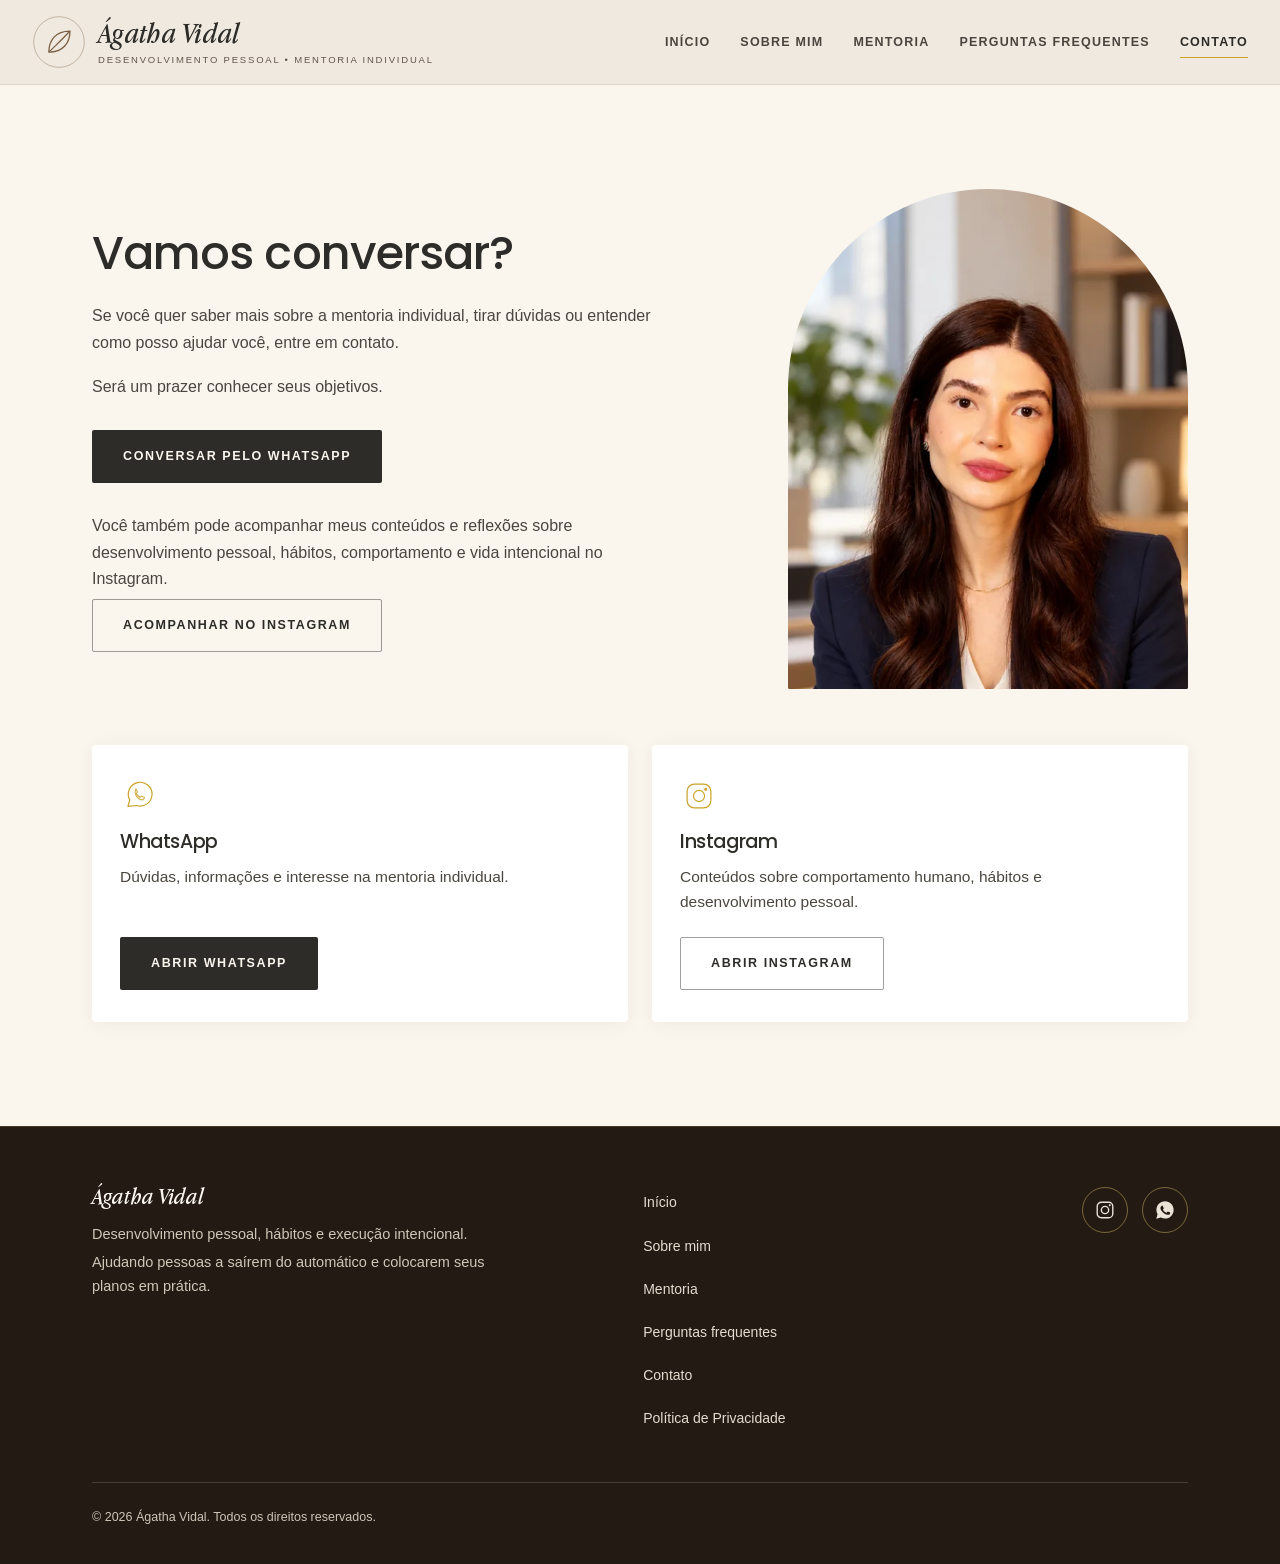
==== contato.html @ 3294a1c5 "Rebuild site as five pages with new copy, photos and typography Replace the single landing page with" ====
<!DOCTYPE html>
<html lang="pt-BR">
<head>
  <script>document.documentElement.classList.add('js');</script>
  <meta charset="UTF-8">
  <meta name="viewport" content="width=device-width, initial-scale=1.0">
  <title>Contato | Ágatha Vidal</title>
  <meta name="description" content="Fale com Ágatha Vidal pelo WhatsApp ou acompanhe seus conteúdos no Instagram e saiba mais sobre a mentoria individual.">
  <link rel="canonical" href="https://hugodenaridev.github.io/coaching-landing-page/contato.html">
  <meta name="theme-color" content="#EFE9DF">

  <meta property="og:type" content="website">
  <meta property="og:locale" content="pt_BR">
  <meta property="og:site_name" content="Ágatha Vidal">
  <meta property="og:url" content="https://hugodenaridev.github.io/coaching-landing-page/contato.html">
  <meta property="og:title" content="Contato | Ágatha Vidal">
  <meta property="og:description" content="Fale com Ágatha Vidal pelo WhatsApp ou acompanhe seus conteúdos no Instagram e saiba mais sobre a mentoria individual.">
  <meta property="og:image" content="https://hugodenaridev.github.io/coaching-landing-page/assets/img/og-agatha-vidal.jpg">
  <meta property="og:image:width" content="1200">
  <meta property="og:image:height" content="630">
  <meta property="og:image:alt" content="Ágatha Vidal, desenvolvimento pessoal e mentoria individual">
  <meta name="twitter:card" content="summary_large_image">
  <meta name="twitter:title" content="Contato | Ágatha Vidal">
  <meta name="twitter:description" content="Fale com Ágatha Vidal pelo WhatsApp ou acompanhe seus conteúdos no Instagram e saiba mais sobre a mentoria individual.">
  <meta name="twitter:image" content="https://hugodenaridev.github.io/coaching-landing-page/assets/img/og-agatha-vidal.jpg">

  <link rel="icon" type="image/svg+xml" href="assets/favicon.svg">

  <link rel="preconnect" href="https://fonts.googleapis.com">
  <link rel="preconnect" href="https://fonts.gstatic.com" crossorigin>
  <link href="https://fonts.googleapis.com/css2?family=Poppins:wght@500&display=swap" rel="stylesheet">
  <link rel="preload" as="font" type="font/woff2" href="assets/fonts/AppleGaramond-Italic.woff2" crossorigin>
  <link rel="stylesheet" href="css/style.css">
</head>
<body>
  <a class="skip-link" href="#main">Pular para o conteúdo</a>

  <header class="site-header">
    <div class="header-inner">
      <a href="index.html" class="logo" aria-label="Ágatha Vidal, página inicial">
        <span class="logo-mark" aria-hidden="true"><svg viewBox="0 0 64 64" fill="none" aria-hidden="true"><circle cx="32" cy="32" r="30" stroke="currentColor" stroke-width="1" opacity=".45"/><path d="M20 44C20 30 28 19 45 19C45 33 37 44 20 44Z" stroke="currentColor" stroke-width="1.5" stroke-linejoin="round"/><path d="M20 44C27 37 34 31 45 19" stroke="currentColor" stroke-width="1.5"/></svg></span>
        <span class="logo-text">
          <strong>Ágatha Vidal</strong>
          <small>Desenvolvimento Pessoal • Mentoria Individual</small>
        </span>
      </a>

      <button class="nav-toggle" type="button" aria-expanded="false" aria-controls="primary-nav" aria-label="Abrir menu">
        <span></span><span></span><span></span>
      </button>

      <nav class="primary-nav" id="primary-nav" aria-label="Principal">
        <a href="index.html">Início</a>
        <a href="sobre-mim.html">Sobre mim</a>
        <a href="mentoria.html">Mentoria</a>
        <a href="perguntas-frequentes.html">Perguntas frequentes</a>
        <a href="contato.html" aria-current="page">Contato</a>
      </nav>
    </div>
  </header>

  <main id="main">
    <section class="band" aria-labelledby="contato-title">
      <div class="wrap">
        <div class="contact-grid">
          <div>
            <h1 class="h-page" id="contato-title">Vamos conversar?</h1>
            <div class="prose">
              <p>Se você quer saber mais sobre a mentoria individual, tirar dúvidas ou entender como posso ajudar você, entre em contato.</p>
              <p>Será um prazer conhecer seus objetivos.</p>
            </div>
            <div class="btn-row"><a class="btn btn--dark" href="https://wa.me/5512997304566?text=Ol%C3%A1%2C%20%C3%81gatha%21%20Conheci%20sua%20mentoria%20pelo%20site%20e%20gostaria%20de%20saber%20como%20funciona%20o%20acompanhamento%20individual." data-wa="geral" target="_blank" rel="noopener noreferrer">Conversar pelo WhatsApp</a></div>
            <div class="prose contact-note">
              <p>Você também pode acompanhar meus conteúdos e reflexões sobre desenvolvimento pessoal, hábitos, comportamento e vida intencional no Instagram.</p>
            </div>
            <div class="btn-row" style="margin-top:6px"><a class="btn btn--ghost" href="https://www.instagram.com/euagathavidal" data-instagram target="_blank" rel="noopener noreferrer">Acompanhar no Instagram</a></div>
          </div>
          <div class="contact-photo">
            <img class="pos-contact" src="assets/img/contato.webp" srcset="assets/img/contato-560.webp 560w, assets/img/contato.webp 966w" sizes="(min-width: 900px) 400px, 260px" width="966" height="1629" alt="Retrato de Ágatha Vidal de blazer azul-marinho, com expressão receptiva" fetchpriority="high">
          </div>
        </div>

        <div class="channels">
          <article class="card channel">
            <span class="icon"><svg viewBox="0 0 48 48" fill="none" stroke="currentColor" stroke-width="1.5" stroke-linecap="round" stroke-linejoin="round" aria-hidden="true"><path d="M10 37l2.4-8A15 15 0 1121 36z"/><path d="M19 19c0 5 5 10 10 10l2-3-4-2-2 1.5c-2-1-3.5-2.500-4.500-4.500l1.500-2-2-4z" opacity=".8"/></svg></span>
            <h3>WhatsApp</h3>
            <p>Dúvidas, informações e interesse na mentoria individual.</p>
            <a class="btn btn--dark" href="https://wa.me/5512997304566?text=Ol%C3%A1%2C%20%C3%81gatha%21%20Conheci%20sua%20mentoria%20pelo%20site%20e%20gostaria%20de%20saber%20como%20funciona%20o%20acompanhamento%20individual." data-wa="geral" target="_blank" rel="noopener noreferrer">Abrir WhatsApp</a>
          </article>
          <article class="card channel">
            <span class="icon"><svg viewBox="0 0 48 48" fill="none" stroke="currentColor" stroke-width="1.5" stroke-linecap="round" stroke-linejoin="round" aria-hidden="true"><rect x="9" y="9" width="30" height="30" rx="9"/><circle cx="24" cy="24" r="7"/><circle cx="32.500" cy="15.500" r="1.200" fill="currentColor"/></svg></span>
            <h3>Instagram</h3>
            <p>Conteúdos sobre comportamento humano, hábitos e desenvolvimento pessoal.</p>
            <a class="btn btn--ghost" href="https://www.instagram.com/euagathavidal" data-instagram target="_blank" rel="noopener noreferrer">Abrir Instagram</a>
          </article>
        </div>
      </div>
    </section>
  </main>

  <footer class="site-footer">
    <div class="wrap">
      <div class="footer-grid">
        <div class="footer-brand">
          <strong>Ágatha Vidal</strong>
          <p>Desenvolvimento pessoal, hábitos e execução intencional.</p>
          <p>Ajudando pessoas a saírem do automático e colocarem seus planos em prática.</p>
        </div>
        <nav class="footer-links" aria-label="Rodapé"><a href="index.html">Início</a><a href="sobre-mim.html">Sobre mim</a><a href="mentoria.html">Mentoria</a><a href="perguntas-frequentes.html">Perguntas frequentes</a><a href="contato.html">Contato</a><a href="politica-de-privacidade.html">Política de Privacidade</a></nav>
        <div class="footer-social">
          <a href="https://www.instagram.com/euagathavidal" data-instagram target="_blank" rel="noopener noreferrer" aria-label="Instagram"><svg viewBox="0 0 24 24" fill="none" aria-hidden="true"><rect x="3.5" y="3.5" width="17" height="17" rx="4.5" stroke="currentColor" stroke-width="1.5"/><circle cx="12" cy="12" r="4" stroke="currentColor" stroke-width="1.5"/><circle cx="17.2" cy="6.8" r="1.1" fill="currentColor"/></svg></a>
          <a href="https://wa.me/5512997304566?text=Ol%C3%A1%2C%20%C3%81gatha%21%20Conheci%20sua%20mentoria%20pelo%20site%20e%20gostaria%20de%20saber%20como%20funciona%20o%20acompanhamento%20individual." data-wa="geral" target="_blank" rel="noopener noreferrer" aria-label="WhatsApp"><svg viewBox="0 0 24 24" fill="currentColor" aria-hidden="true"><path d="M12.04 2.5c-5.2 0-9.42 4.22-9.42 9.41 0 1.66.44 3.28 1.26 4.7L2.5 21.5l5.04-1.32a9.4 9.4 0 004.5 1.15h.01c5.19 0 9.41-4.22 9.41-9.42 0-5.19-4.22-9.41-9.42-9.41zm5.5 13.46c-.23.65-1.35 1.25-1.85 1.29-.48.04-.93.21-3.14-.66-2.64-1.04-4.32-3.75-4.45-3.92-.13-.17-1.06-1.42-1.06-2.7 0-1.29.67-1.92.91-2.18.24-.26.52-.33.69-.33h.5c.16 0 .38-.6.59.45.23.54.76 1.87.83 2 .07.14.11.3.02.47-.09.17-.13.28-.26.43l-.4.46c-.13.13-.27.28-.12.54.15.27.68 1.11 1.45 1.8 1 .89 1.84 1.17 2.1 1.3.26.13.42.11.57-.07.16-.18.66-.76.83-1.03.18-.26.35-.22.59-.13.24.09 1.52.72 1.78.85.26.13.43.2.5.31.07.11.07.63-.16 1.27z"/></svg></a>
        </div>
      </div>
      <p class="footer-copy">© 2026 Ágatha Vidal. Todos os direitos reservados.</p>
    </div>
  </footer>

  <a class="wa-float" id="wa-float" href="https://wa.me/5512997304566?text=Ol%C3%A1%2C%20%C3%81gatha%21%20Conheci%20sua%20mentoria%20pelo%20site%20e%20gostaria%20de%20saber%20como%20funciona%20o%20acompanhamento%20individual." data-wa="geral" target="_blank" rel="noopener noreferrer" aria-label="Conversar pelo WhatsApp" hidden><svg viewBox="0 0 24 24" fill="currentColor" aria-hidden="true"><path d="M12.04 2.5c-5.2 0-9.42 4.22-9.42 9.41 0 1.66.44 3.28 1.26 4.7L2.5 21.5l5.04-1.32a9.4 9.4 0 004.5 1.15h.01c5.19 0 9.41-4.22 9.41-9.42 0-5.19-4.22-9.41-9.42-9.41zm5.5 13.46c-.23.65-1.35 1.25-1.85 1.29-.48.04-.93.21-3.14-.66-2.64-1.04-4.32-3.75-4.45-3.92-.13-.17-1.06-1.42-1.06-2.7 0-1.29.67-1.92.91-2.18.24-.26.52-.33.69-.33h.5c.16 0 .38-.6.59.45.23.54.76 1.87.83 2 .07.14.11.3.02.47-.09.17-.13.28-.26.43l-.4.46c-.13.13-.27.28-.12.54.15.27.68 1.11 1.45 1.8 1 .89 1.84 1.17 2.1 1.3.26.13.42.11.57-.07.16-.18.66-.76.83-1.03.18-.26.35-.22.59-.13.24.09 1.52.72 1.78.85.26.13.43.2.5.31.07.11.07.63-.16 1.27z"/></svg></a>

  <script src="js/config.js"></script>
  <script src="js/script.js"></script>
</body>
</html>
---- css/style.css ----
/* ==========================================================================
   Ágatha Vidal — site (Início, Sobre mim, Mentoria, FAQ, Contato)
   Identidade: off-white, areia, marrom e dourado discreto; Poppins nos
   títulos editoriais, Glacial Indifference na navegação e no texto e
   Apple Garamond Itálico apenas no nome da marca. Mobile-first: as regras base valem para o
   celular e os min-width acrescentam o desktop.
   ========================================================================== */

:root {
  --cream: #FAF6EE;
  --shell: #EFE9DF;
  --beige: #E8DFCD;
  --gold: #8A6B12;       /* dourado de TEXTO sobre fundo claro: passa em AA */
  --gold-line: #C9A227;  /* dourado de filetes e ícones */
  --gold-lt: #E4C76A;    /* dourado de texto sobre fundo escuro */
  --gold-fill: #F0C544;
  --brown: #7A5F42;
  --espresso: #2E231C;
  --ink: #2E2C28;
  --ink-soft: #4A463F;
  --muted: #5F564B;
  --white: #FFFFFF;

  /* Famílias tipográficas — única fonte de verdade. */
  /* Só o nome "Ágatha Vidal" (arquivo em assets/fonts/). */
  --font-brand: 'Apple Garamond', Georgia, 'Times New Roman', serif;
  --font-body: 'Glacial Indifference', Arial, sans-serif;
  --font-heading: 'Poppins', Arial, sans-serif;

  --wrap: 1160px;
  --read: 720px;
  --gutter: 20px;
  --header-h: 68px;
  --section-y: 72px;
}

@media (min-width: 700px) {
  :root { --gutter: 32px; --section-y: 104px; }
}

@media (min-width: 1101px) {
  :root { --header-h: 84px; }
}

/* ---------- Glacial Indifference ----------
   Não é uma fonte do Google Fonts: precisa dos arquivos em assets/fonts/.
   Enquanto eles não existem, a pilha cai para Arial (só fallback) e NENHUMA
   requisição de arquivo é feita (evita 404 no console). Quando os arquivos
   forem adicionados, troque os dois blocos abaixo pelo bloco comentado.
   Só existem os pesos 400 (Regular) e 700 (Bold); o site usa apenas esses. */
@font-face {
  font-family: 'Glacial Indifference';
  font-weight: 400;
  font-style: normal;
  font-display: swap;
  src: local('Glacial Indifference'), local('GlacialIndifference-Regular');
}

@font-face {
  font-family: 'Glacial Indifference';
  font-weight: 700;
  font-style: normal;
  font-display: swap;
  src: local('Glacial Indifference Bold'), local('GlacialIndifference-Bold');
}

/* BLOCO PARA ATIVAR QUANDO OS ARQUIVOS EXISTIREM (substitui os dois acima):
@font-face {
  font-family: 'Glacial Indifference';
  font-weight: 400;
  font-style: normal;
  font-display: swap;
  src: url('../assets/fonts/GlacialIndifference-Regular.woff2') format('woff2'),
       url('../assets/fonts/GlacialIndifference-Regular.otf') format('opentype');
}
@font-face {
  font-family: 'Glacial Indifference';
  font-weight: 700;
  font-style: normal;
  font-display: swap;
  src: url('../assets/fonts/GlacialIndifference-Bold.woff2') format('woff2'),
       url('../assets/fonts/GlacialIndifference-Bold.otf') format('opentype');
}
*/

/* ---------- Apple Garamond Itálico 400 (nome da marca) ---------- */
@font-face {
  font-family: 'Apple Garamond';
  font-weight: 400;
  font-style: italic;
  font-display: swap;
  src: url('../assets/fonts/AppleGaramond-Italic.woff2') format('woff2');
}

*, *::before, *::after { box-sizing: border-box; }

html { scroll-behavior: smooth; scroll-padding-top: calc(var(--header-h) + 12px); -webkit-text-size-adjust: 100%; }
@media (prefers-reduced-motion: reduce) { html { scroll-behavior: auto; } }

body {
  margin: 0;
  background: var(--cream);
  color: var(--ink);
  font-family: var(--font-body);
  font-size: 16px;
  font-weight: 400;
  line-height: 1.65;
  -webkit-font-smoothing: antialiased;
  overflow-wrap: break-word;
}

/* height:auto neutraliza o atributo height="" (que só reserva espaço contra
   layout shift) e devolve o controle ao CSS. */
img { max-width: 100%; display: block; height: auto; }

h1, h2, h3 {
  font-family: var(--font-heading);
  font-weight: 500;
  font-style: normal;
  letter-spacing: -.02em;
  line-height: 1.2;
  margin: 0;
  text-wrap: balance;
}
p { margin: 0 0 1.1em; }
a { color: inherit; }
ul, ol { margin: 0; padding: 0; list-style: none; }

.wrap { width: 100%; max-width: var(--wrap); margin: 0 auto; padding: 0 var(--gutter); }
.read { max-width: var(--read); }
.center { text-align: center; }
.center.read { margin-left: auto; margin-right: auto; }
.read.read--wide { max-width: 960px; }

.skip-link {
  position: absolute; left: -999px;
  background: var(--ink); color: var(--white);
  padding: 12px 20px; border-radius: 4px; z-index: 400;
}
.skip-link:focus { left: 16px; top: 16px; }

:focus-visible { outline: 2px solid var(--gold); outline-offset: 3px; }
.band--dark :focus-visible, .site-footer :focus-visible { outline-color: var(--gold-lt); }

/* ---------- Tipografia comum ---------- */

.eyebrow {
  font-family: var(--font-body);
  font-size: 12px;
  font-weight: 700;
  letter-spacing: 2.4px;
  text-transform: uppercase;
  color: var(--brown);
  margin: 0 0 18px;
}

.band--dark .eyebrow { color: var(--gold-lt); }

.h-section {
  font-size: clamp(24px, 5.6vw, 36px);
  margin-bottom: 22px;
}

.h-section em, .h-page em { font-style: normal; color: var(--gold); }
.band--dark .h-section { color: #FBF7F0; }

.h-page {
  font-size: clamp(28px, 7vw, 46px);
  margin-bottom: 22px;
}

.subtitle {
  font-family: var(--font-heading);
  font-size: clamp(18px, 4vw, 22px);
  line-height: 1.25;
  color: var(--ink-soft);
  margin-bottom: 22px;
}

.prose p { color: var(--ink-soft); }
.prose p:last-child { margin-bottom: 0; }
.band--dark .prose p { color: #E3DCCF; }
.prose--lg p { font-size: 19px; line-height: 1.7; text-wrap: pretty; }

/* ---------- Botões ---------- */

.btn {
  display: inline-block;
  font-family: var(--font-body);
  font-size: 12.5px;
  font-weight: 700;
  letter-spacing: 1.6px;
  line-height: 1.4;
  text-transform: uppercase;
  text-decoration: none;
  text-align: center;
  padding: 17px 30px;
  min-height: 52px;
  border: 1px solid transparent;
  border-radius: 2px;
  cursor: pointer;
}

@media (prefers-reduced-motion: no-preference) {
  .btn { transition: background-color .25s ease, color .25s ease, border-color .25s ease; }
}

.btn--gold { background: var(--gold-fill); color: var(--ink); }
.btn--gold:hover { background: #E0B42F; }

.btn--dark { background: var(--ink); color: var(--cream); }
.btn--dark:hover { background: #45413A; }

.btn--ghost { background: transparent; color: var(--ink); border-color: rgba(46,44,40,.45); }
.btn--ghost:hover { background: var(--ink); color: var(--cream); border-color: var(--ink); }

.btn--block { display: block; width: 100%; }

.btn-row { display: flex; flex-wrap: wrap; gap: 14px; margin-top: 30px; }
.btn-row.center { justify-content: center; }

@media (max-width: 520px) {
  .btn-row .btn { width: 100%; }
}

/* ---------- Header ---------- */

.site-header {
  position: sticky;
  top: 0;
  z-index: 200;
  background: var(--shell);
  border-bottom: 1px solid rgba(139,111,78,.14);
}

.header-inner {
  max-width: 1360px;
  margin: 0 auto;
  min-height: var(--header-h);
  padding: 0 var(--gutter);
  display: flex;
  align-items: center;
  justify-content: space-between;
  gap: 16px;
}

.logo { display: inline-flex; align-items: center; gap: 12px; text-decoration: none; color: var(--ink); min-width: 0; }

.logo-mark { display: none; width: 38px; height: 38px; color: var(--brown); flex-shrink: 0; }
.logo-mark svg { width: 100%; height: 100%; }

.logo-text strong {
  display: block;
  font-family: var(--font-brand);
  font-size: 26px;
  font-style: italic;
  font-weight: 400;
  line-height: 1.1;
  letter-spacing: .01em;
  text-transform: none;
}

.logo-text small {
  display: block;
  font-size: 8.5px;
  font-weight: 400;
  letter-spacing: .7px;
  line-height: 1.45;
  text-transform: uppercase;
  color: var(--muted);
  margin-top: 3px;
}

.nav-toggle {
  display: flex;
  flex-direction: column;
  gap: 5px;
  width: 46px; height: 46px;
  align-items: center; justify-content: center;
  flex-shrink: 0;
  background: none; border: none; cursor: pointer;
  font-family: inherit;
}

.nav-toggle span { display: block; width: 24px; height: 1.5px; background: var(--ink); }

.primary-nav {
  position: absolute;
  top: 100%; left: 0; right: 0;
  display: none;
  flex-direction: column;
  padding: 6px var(--gutter) 22px;
  background: var(--shell);
  box-shadow: 0 14px 26px rgba(46,44,40,.12);
  font-size: 13px;
  font-weight: 700;
  letter-spacing: 1.2px;
  text-transform: uppercase;
}

.primary-nav.is-open { display: flex; }

.primary-nav a {
  text-decoration: none;
  color: var(--ink-soft);
  padding: 15px 0;
  border-bottom: 1px solid rgba(139,111,78,.16);
}

.primary-nav a:hover { color: var(--ink); }
.primary-nav a[aria-current="page"] { color: var(--ink); }

@media (min-width: 380px) {
  .logo-mark { display: block; }
}

@media (min-width: 440px) {
  .logo-mark { width: 42px; height: 42px; }
  .logo-text small { font-size: 9px; letter-spacing: 1.1px; }
}

@media (min-width: 1101px) {
  .logo-mark { width: 54px; height: 54px; }
  .logo-text strong { font-size: 30px; }
  .logo-text small { font-size: 9.5px; letter-spacing: 1.8px; white-space: nowrap; }

  .nav-toggle { display: none; }

  .primary-nav {
    position: static;
    display: flex;
    flex-direction: row;
    align-items: center;
    gap: 30px;
    padding: 0;
    background: none;
    box-shadow: none;
    font-size: 12.5px;
  }

  .primary-nav a { padding: 6px 0 4px; border-bottom: 1.5px solid transparent; }
  .primary-nav a[aria-current="page"] { border-bottom-color: var(--gold-line); }
}

/* ---------- Faixas de seção ---------- */

.band { padding: var(--section-y) 0; }
.band--soft { background: linear-gradient(170deg, var(--shell) 0%, var(--cream) 70%); }
.band--sand { background: var(--shell); }
.band--dark { background: var(--espresso); color: #E9E3D8; }

/* ---------- Hero ---------- */

.hero {
  background: linear-gradient(160deg, var(--shell) 0%, var(--cream) 65%);
  padding: 44px 0 64px;
}

.hero-grid { display: grid; gap: 40px; align-items: center; }

.hero h1 {
  font-size: clamp(28px, 7.2vw, 46px);
  margin-bottom: 26px;
}

.hero-text p { font-size: 17px; color: var(--ink-soft); max-width: 520px; }
.hero-text p.eyebrow { color: var(--brown); font-size: 11.5px; letter-spacing: 2.2px; max-width: none; }

.hero-photo { max-width: 400px; margin: 0 auto; width: 100%; position: relative; }

.hero-photo::before {
  content: '';
  position: absolute;
  inset: 16px -14px -14px 16px;
  border: 1px solid var(--gold-line);
  border-radius: 999px 999px 8px 8px;
  opacity: .55;
}

.hero-photo img {
  position: relative;
  width: 100%;
  aspect-ratio: 4 / 5;
  object-fit: cover;
  object-position: 50% 12%;
  border-radius: 999px 999px 8px 8px;
}

@media (min-width: 900px) {
  .hero { padding: 72px 0 96px; }
  .hero-grid { grid-template-columns: 1.1fr .9fr; gap: 72px; }
  .hero-photo { max-width: 460px; margin: 0 0 0 auto; }
}

/* ---------- Cartões e grades ---------- */

.card {
  background: var(--white);
  border-radius: 4px;
  padding: 28px 26px;
  box-shadow: 0 2px 18px rgba(46,44,40,.06);
}

.card h3 { font-size: 19px; color: var(--ink); margin-bottom: 10px; }
.card p { margin: 0; font-size: 15.5px; color: var(--ink-soft); }

.grid { display: grid; gap: 18px; }

@media (min-width: 640px) {
  .grid--2, .grid--4, .grid--6 { grid-template-columns: repeat(2, 1fr); }
}

@media (min-width: 960px) {
  .grid--4 { grid-template-columns: repeat(4, 1fr); }
  .grid--6 { grid-template-columns: repeat(3, 1fr); }
}

/* Situações (imagem + ícone sobreposto) */
.section-sub {
  max-width: 680px;
  margin: 0 auto;
  font-size: 17px;
  color: var(--ink-soft);
  text-wrap: pretty;
}

.sit-grid { display: grid; gap: 22px; margin-top: 48px; }

@media (min-width: 640px) { .sit-grid { grid-template-columns: repeat(2, 1fr); } }
@media (min-width: 1100px) { .sit-grid { grid-template-columns: repeat(4, 1fr); gap: 24px; } }

.sit-card {
  display: flex;
  flex-direction: column;
  background: var(--white);
  border-radius: 20px;
  overflow: hidden;
  box-shadow: 0 10px 34px rgba(46,44,40,.08);
}

@media (prefers-reduced-motion: no-preference) {
  .sit-card { transition: transform .3s ease, box-shadow .3s ease; }
  .sit-card:hover { transform: translateY(-4px); box-shadow: 0 16px 40px rgba(46,44,40,.12); }
}

.sit-media { position: relative; }

.sit-media img {
  width: 100%;
  aspect-ratio: 4 / 3;
  object-fit: cover;
  background: var(--beige);
}

/* O ícone fica a cavalo entre a imagem e o conteúdo */
/* Com 8 cards empilhados no celular, a imagem fica mais baixa para a seção não ficar longa demais */
@media (max-width: 639px) { .areas .sit-media img { aspect-ratio: 16 / 9; } }

.sit-icon {
  position: absolute;
  left: 24px;
  bottom: -26px;
  width: 52px;
  height: 52px;
  display: flex;
  align-items: center;
  justify-content: center;
  border-radius: 50%;
  background: var(--white);
  color: var(--gold);
  border: 1px solid rgba(201,162,39,.45);
  box-shadow: 0 6px 16px rgba(46,44,40,.12);
}

.sit-icon svg { width: 26px; height: 26px; }

.sit-body { padding: 44px 24px 30px; flex: 1; }
.sit-body h3 { font-size: 18px; line-height: 1.35; margin-bottom: 12px; }
.sit-body p { margin: 0; font-size: 16px; color: var(--ink-soft); }

/* Transformação */
.divider-leaf { display: block; width: 44px; height: 44px; color: var(--gold-line); margin: 0 0 20px; }

.transform-grid { display: grid; gap: 28px; }
.transform-grid .prose p { font-size: 17px; line-height: 1.7; }

@media (min-width: 900px) {
  .transform-grid { grid-template-columns: 1fr 1fr; gap: 72px; align-items: start; }
  .transform-grid .h-section { position: sticky; top: calc(var(--header-h) + 28px); }
}

/* Cards com ícone */
.icon-card .icon {
  display: block;
  width: 46px; height: 46px;
  margin-bottom: 18px;
  color: var(--gold-line);
}

.icon-card .icon svg { width: 100%; height: 100%; }

/* ---------- Divisão foto + texto ---------- */

.split { display: grid; gap: 40px; align-items: center; }

.split-media { width: 100%; max-width: 420px; margin: 0 auto; }

.split-media img {
  width: 100%;
  aspect-ratio: 3 / 4;
  object-fit: cover;
  border-radius: 6px 6px 6px 56px;
  box-shadow: 0 18px 44px rgba(46,44,40,.14);
}

.split-media--arch img { border-radius: 999px 999px 8px 8px; }

@media (min-width: 900px) {
  .split { grid-template-columns: .85fr 1fr; gap: 80px; }
  .split--rev { grid-template-columns: 1fr .85fr; }
  .split-media { max-width: none; }
}

/* Foto com posição própria por imagem (enquadramento responsivo) */
.pos-notebook { object-position: 50% 20%; }
.pos-about { object-position: 50% 14%; }
.pos-mentoria { object-position: 50% 18%; }
.pos-contact { object-position: 50% 14%; }

/* ---------- Sobre mim ---------- */

.story-top { display: grid; gap: 36px; align-items: start; margin-top: 8px; }

@media (min-width: 900px) {
  .story-top { grid-template-columns: .8fr 1fr; gap: 72px; }
  .story-top .split-media { position: sticky; top: calc(var(--header-h) + 28px); }
}

.story p { font-size: 17px; line-height: 1.7; color: var(--ink-soft); }

.story-more { margin-top: 8px; }

.signature { margin-top: 44px; padding-top: 28px; border-top: 1px solid rgba(139,111,78,.3); }

.signature strong {
  display: block;
  font-family: var(--font-brand);
  font-size: 30px;
  font-style: italic;
  font-weight: 400;
  letter-spacing: .01em;
  text-transform: none;
  line-height: 1.15;
}

.signature span {
  display: block;
  margin-top: 6px;
  font-family: var(--font-body);
  font-size: 19px;
  font-weight: 400;
  font-style: normal;
  color: var(--gold);
}

.trajectory { display: grid; gap: 18px; margin-top: 44px; }

.trajectory .card { border-left: 3px solid var(--gold-line); border-radius: 2px 4px 4px 2px; padding: 30px 28px; }
.trajectory .card h3 { font-size: 19px; margin-bottom: 12px; }

@media (min-width: 960px) {
  .trajectory { grid-template-columns: repeat(3, 1fr); gap: 24px; }
}

/* ---------- Etapas ---------- */

.steps { margin-top: 48px; counter-reset: step; display: grid; gap: 0; }

.steps li {
  position: relative;
  counter-increment: step;
  padding: 0 0 36px 66px;
}

.steps li::before {
  content: counter(step);
  position: absolute;
  left: 0; top: 0;
  width: 46px; height: 46px;
  border-radius: 50%;
  background: var(--espresso);
  color: var(--gold-lt);
  font-family: var(--font-heading);
  font-size: 18px;
  font-weight: 500;
  line-height: 46px;
  text-align: center;
}

.steps li::after {
  content: '';
  position: absolute;
  left: 22.5px; top: 54px; bottom: 8px;
  width: 1px;
  background: rgba(139,111,78,.4);
}

.steps li:last-child { padding-bottom: 0; }
.steps li:last-child::after { display: none; }

.steps h3 { font-size: 19px; margin-bottom: 8px; }
.steps p { margin: 0; color: var(--ink-soft); font-size: 15.5px; }

@media (min-width: 960px) {
  .steps { grid-template-columns: repeat(4, 1fr); gap: 28px; }
  .steps li { padding: 66px 0 0; }
  .steps li::after { left: 54px; right: -14px; top: 22.5px; bottom: auto; width: auto; height: 1px; }
  .steps li:last-child::after { display: none; }
}

/* ---------- Investimento ---------- */

.plans { display: grid; gap: 22px; margin-top: 44px; }

.plans[hidden], #pricing-extra[hidden], #pricing-fallback[hidden] { display: none; }

.plan {
  display: flex;
  flex-direction: column;
  background: var(--white);
  border: 1px solid rgba(139,111,78,.28);
  border-radius: 4px;
  padding: 34px 28px;
}

.plan-kicker {
  font-size: 11px;
  font-weight: 700;
  letter-spacing: 2.4px;
  text-transform: uppercase;
  color: var(--brown);
  margin: 0 0 6px;
}

.plan h3 { font-size: 28px; margin-bottom: 22px; }

.plan-lines { display: grid; gap: 11px; margin-bottom: 30px; flex: 1; }

.plan-lines li { font-size: 15.5px; color: var(--ink-soft); padding-bottom: 11px; border-bottom: 1px solid rgba(139,111,78,.16); }
.plan-lines li:last-child { border-bottom: none; padding-bottom: 0; }
.plan-lines strong { color: var(--ink); font-weight: 700; }
.plan-cash strong { color: var(--gold); }

@media (min-width: 760px) {
  .plans { grid-template-columns: repeat(2, 1fr); gap: 28px; max-width: 920px; margin-left: auto; margin-right: auto; }
  .plan { padding: 40px 36px; }
}

.pricing-extra { max-width: 760px; margin: 40px auto 0; text-align: center; }
.pricing-extra p { font-size: 15.5px; color: var(--ink-soft); }

.pricing-fallback { max-width: 700px; margin: 36px auto 0; text-align: center; }
.pricing-fallback h3 { font-size: clamp(22px, 5vw, 28px); margin-bottom: 14px; }
.pricing-fallback p { color: var(--ink-soft); }

/* ---------- FAQ ---------- */

.faq-list { margin-top: 40px; }

.faq-list details { border-bottom: 1px solid rgba(139,111,78,.28); }
.faq-list details:first-child { border-top: 1px solid rgba(139,111,78,.28); }

.faq-list summary {
  font-size: 17px;
  font-weight: 700;
  line-height: 1.5;
  cursor: pointer;
  list-style: none;
  display: flex;
  justify-content: space-between;
  align-items: center;
  gap: 20px;
  padding: 22px 4px;
  min-height: 56px;
}

.faq-list summary::-webkit-details-marker { display: none; }

.faq-list summary::after {
  content: '+';
  flex-shrink: 0;
  font-family: var(--font-body);
  font-size: 30px;
  font-weight: 400;
  color: var(--gold);
  line-height: 1;
}

.faq-list details[open] summary::after { content: '−'; }

.faq-list .answer { padding: 0 4px 24px; }
.faq-list .answer p { margin: 0; color: var(--ink-soft); font-size: 16px; max-width: 640px; }

/* ---------- Contato ---------- */

.contact-grid { display: grid; gap: 36px; align-items: center; }

.contact-photo { order: 3; }
.contact-photo img {
  width: 100%;
  max-width: 260px;
  margin: 0 auto;
  aspect-ratio: 4 / 5;
  object-fit: cover;
  border-radius: 999px 999px 8px 8px;
}

.contact-note { margin-top: 30px; }

@media (min-width: 900px) {
  .contact-grid { grid-template-columns: 1.15fr .85fr; gap: 80px; }
  .contact-photo { order: 0; }
  .contact-photo img { max-width: 400px; margin: 0 0 0 auto; }
}

.channels { margin-top: 56px; display: grid; gap: 18px; }

.channel { display: flex; flex-direction: column; align-items: flex-start; padding: 32px 28px; }
.channel .icon { display: block; width: 38px; height: 38px; margin-bottom: 16px; color: var(--gold-line); }
.channel .icon svg { width: 100%; height: 100%; }
.channel p { margin-bottom: 22px; flex: 1; }

@media (min-width: 700px) {
  .channels { grid-template-columns: repeat(2, 1fr); gap: 24px; }
}

/* ---------- Política de privacidade ---------- */

.notice {
  background: var(--white);
  border-left: 3px solid var(--gold-line);
  padding: 20px 22px;
  margin-bottom: 36px;
  font-size: 15.5px;
}

.notice p { margin: 0; }

.legal h2 { font-size: 22px; margin: 40px 0 12px; }
.legal p, .legal li { color: var(--ink-soft); }
.legal ul { list-style: disc; padding-left: 22px; margin-bottom: 1.1em; }
.legal li { margin-bottom: 6px; }

/* ---------- CTA final escuro ---------- */

.cta-final .h-section { font-size: clamp(24px, 5.2vw, 34px); }
.cta-final .prose p { font-size: 17px; max-width: 600px; margin-left: auto; margin-right: auto; }

/* ---------- Footer ---------- */

.site-footer { background: #231A14; color: #CFC6B8; padding: 56px 0 36px; border-top: 1px solid rgba(228,199,106,.18); }

.footer-grid { display: grid; gap: 34px; }

.footer-brand strong {
  display: block;
  font-family: var(--font-brand);
  font-size: 24px;
  font-style: italic;
  font-weight: 400;
  letter-spacing: .01em;
  text-transform: none;
  line-height: 1.15;
  color: #FBF7F0;
  margin-bottom: 12px;
}

.footer-brand p { font-size: 14.5px; margin: 0 0 4px; max-width: 420px; }

.footer-links { display: grid; gap: 4px; font-size: 14px; align-content: start; }
.footer-links a { text-decoration: none; padding: 8px 0; color: #E3DCCF; }
.footer-links a:hover { color: var(--gold-lt); text-decoration: underline; }

.footer-social { display: flex; gap: 14px; margin-top: 4px; }

.footer-social a {
  display: flex; align-items: center; justify-content: center;
  width: 46px; height: 46px;
  border: 1px solid rgba(228,199,106,.45);
  border-radius: 50%;
  color: #E9E3D8;
}

.footer-social a:hover { background: rgba(228,199,106,.14); }
.footer-social svg { width: 22px; height: 22px; }

.footer-copy {
  margin: 44px 0 0;
  padding-top: 24px;
  border-top: 1px solid rgba(207,198,184,.2);
  font-size: 12.5px;
}

@media (min-width: 900px) {
  .footer-grid { grid-template-columns: 1.3fr 1fr auto; gap: 64px; }
}

/* ---------- Botão flutuante de WhatsApp ---------- */

.wa-float {
  position: fixed;
  right: 16px;
  bottom: calc(16px + env(safe-area-inset-bottom));
  z-index: 180;
  width: 54px; height: 54px;
  border-radius: 50%;
  background: #1E8E4B; /* verde escurecido: o ícone branco passa em contraste */
  color: var(--white);
  display: flex; align-items: center; justify-content: center;
  box-shadow: 0 6px 20px rgba(28,26,23,.3);
}

.wa-float[hidden] { display: none; }
.wa-float svg { width: 29px; height: 29px; }

@media (min-width: 700px) {
  .wa-float { right: 24px; bottom: calc(24px + env(safe-area-inset-bottom)); width: 58px; height: 58px; }
  .wa-float svg { width: 32px; height: 32px; }
}

@media (prefers-reduced-motion: no-preference) {
  .wa-float { opacity: 0; transform: scale(.75); transition: opacity .25s ease, transform .25s ease; }
  .wa-float.is-visible { opacity: 1; transform: none; }
}

/* ---------- Reveal ---------- */

.js [data-reveal] { opacity: 0; transform: translateY(18px); }
.js [data-reveal].is-visible { opacity: 1; transform: none; }

@media (prefers-reduced-motion: no-preference) {
  [data-reveal] { transition: opacity .7s ease, transform .7s ease; }
}

@media (prefers-reduced-motion: reduce) {
  .js [data-reveal] { opacity: 1; transform: none; }
}
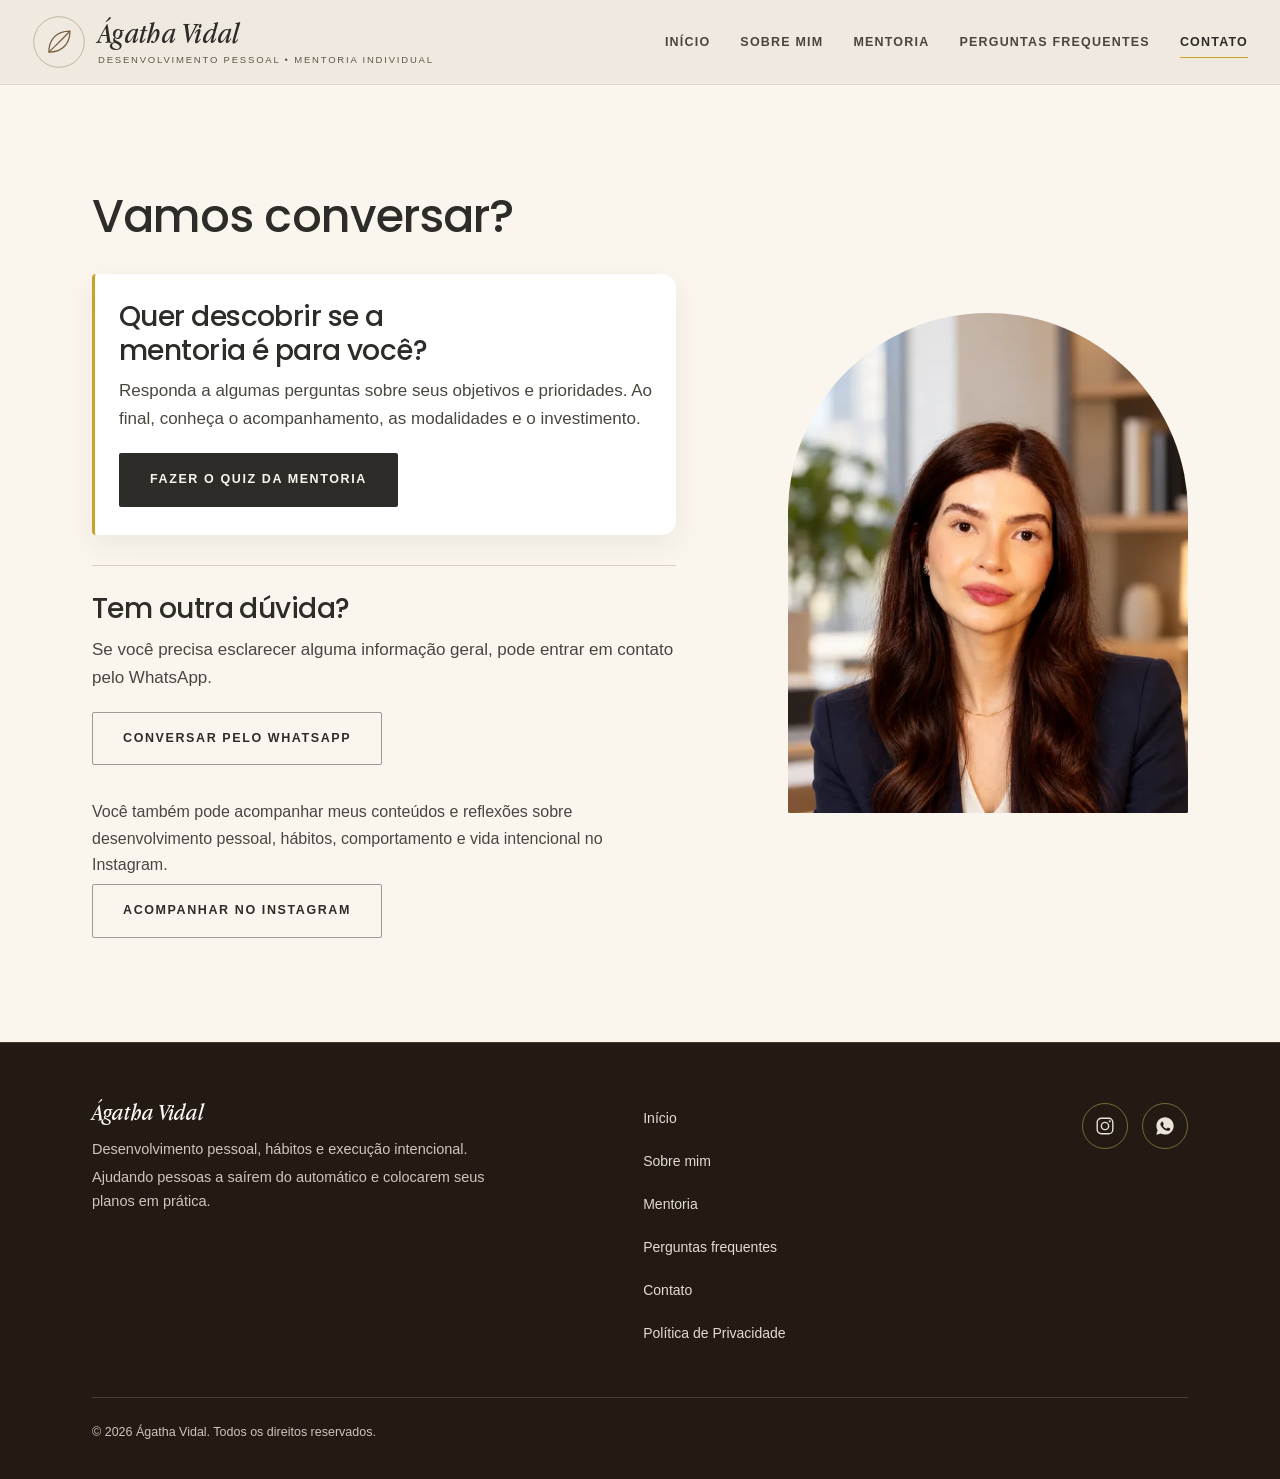
==== commit 24c95adc: "Add quiz, restructure Mentoria/Contato/FAQ, new pricing, fix internal docs - Quiz "A mentoria é para" ====
--- a/contato.html
+++ b/contato.html
@@ -5,7 +5,7 @@
   <meta charset="UTF-8">
   <meta name="viewport" content="width=device-width, initial-scale=1.0">
   <title>Contato | Ágatha Vidal</title>
-  <meta name="description" content="Fale com Ágatha Vidal pelo WhatsApp ou acompanhe seus conteúdos no Instagram e saiba mais sobre a mentoria individual.">
+  <meta name="description" content="Descubra se a mentoria individual de Ágatha Vidal é para você respondendo ao quiz, ou tire uma dúvida geral pelo WhatsApp. Acompanhe também o Instagram.">
   <link rel="canonical" href="https://hugodenaridev.github.io/coaching-landing-page/contato.html">
   <meta name="theme-color" content="#EFE9DF">
 
@@ -14,14 +14,14 @@
   <meta property="og:site_name" content="Ágatha Vidal">
   <meta property="og:url" content="https://hugodenaridev.github.io/coaching-landing-page/contato.html">
   <meta property="og:title" content="Contato | Ágatha Vidal">
-  <meta property="og:description" content="Fale com Ágatha Vidal pelo WhatsApp ou acompanhe seus conteúdos no Instagram e saiba mais sobre a mentoria individual.">
+  <meta property="og:description" content="Descubra se a mentoria individual de Ágatha Vidal é para você respondendo ao quiz, ou tire uma dúvida geral pelo WhatsApp. Acompanhe também o Instagram.">
   <meta property="og:image" content="https://hugodenaridev.github.io/coaching-landing-page/assets/img/og-agatha-vidal.jpg">
   <meta property="og:image:width" content="1200">
   <meta property="og:image:height" content="630">
   <meta property="og:image:alt" content="Ágatha Vidal, desenvolvimento pessoal e mentoria individual">
   <meta name="twitter:card" content="summary_large_image">
   <meta name="twitter:title" content="Contato | Ágatha Vidal">
-  <meta name="twitter:description" content="Fale com Ágatha Vidal pelo WhatsApp ou acompanhe seus conteúdos no Instagram e saiba mais sobre a mentoria individual.">
+  <meta name="twitter:description" content="Descubra se a mentoria individual de Ágatha Vidal é para você respondendo ao quiz, ou tire uma dúvida geral pelo WhatsApp. Acompanhe também o Instagram.">
   <meta name="twitter:image" content="https://hugodenaridev.github.io/coaching-landing-page/assets/img/og-agatha-vidal.jpg">
 
   <link rel="icon" type="image/svg+xml" href="assets/favicon.svg">
@@ -65,11 +65,19 @@
         <div class="contact-grid">
           <div>
             <h1 class="h-page" id="contato-title">Vamos conversar?</h1>
-            <div class="prose">
-              <p>Se você quer saber mais sobre a mentoria individual, tirar dúvidas ou entender como posso ajudar você, entre em contato.</p>
-              <p>Será um prazer conhecer seus objetivos.</p>
+
+            <div class="contact-path contact-path--primary">
+              <h2>Quer descobrir se a mentoria é para você?</h2>
+              <p>Responda a algumas perguntas sobre seus objetivos e prioridades. Ao final, conheça o acompanhamento, as modalidades e o investimento.</p>
+              <div class="btn-row"><a class="btn btn--dark" href="quiz.html">Fazer o quiz da mentoria</a></div>
             </div>
-            <div class="btn-row"><a class="btn btn--dark" href="https://wa.me/5512997304566?text=Ol%C3%A1%2C%20%C3%81gatha%21%20Conheci%20sua%20mentoria%20pelo%20site%20e%20gostaria%20de%20saber%20como%20funciona%20o%20acompanhamento%20individual." data-wa="geral" target="_blank" rel="noopener noreferrer">Conversar pelo WhatsApp</a></div>
+
+            <div class="contact-path contact-path--secondary">
+              <h2>Tem outra dúvida?</h2>
+              <p>Se você precisa esclarecer alguma informação geral, pode entrar em contato pelo WhatsApp.</p>
+              <div class="btn-row"><a class="btn btn--ghost" href="https://wa.me/5512997304566?text=Ol%C3%A1%2C%20%C3%81gatha%21%20Vim%20pela%20p%C3%A1gina%20de%20contato%20do%20seu%20site%20e%20tenho%20uma%20d%C3%BAvida%20geral." data-wa="duvida" target="_blank" rel="noopener noreferrer">Conversar pelo WhatsApp</a></div>
+            </div>
+
             <div class="prose contact-note">
               <p>Você também pode acompanhar meus conteúdos e reflexões sobre desenvolvimento pessoal, hábitos, comportamento e vida intencional no Instagram.</p>
             </div>
@@ -78,21 +86,6 @@
           <div class="contact-photo">
             <img class="pos-contact" src="assets/img/contato.webp" srcset="assets/img/contato-560.webp 560w, assets/img/contato.webp 966w" sizes="(min-width: 900px) 400px, 260px" width="966" height="1629" alt="Retrato de Ágatha Vidal de blazer azul-marinho, com expressão receptiva" fetchpriority="high">
           </div>
-        </div>
-
-        <div class="channels">
-          <article class="card channel">
-            <span class="icon"><svg viewBox="0 0 48 48" fill="none" stroke="currentColor" stroke-width="1.5" stroke-linecap="round" stroke-linejoin="round" aria-hidden="true"><path d="M10 37l2.4-8A15 15 0 1121 36z"/><path d="M19 19c0 5 5 10 10 10l2-3-4-2-2 1.5c-2-1-3.5-2.500-4.500-4.500l1.500-2-2-4z" opacity=".8"/></svg></span>
-            <h3>WhatsApp</h3>
-            <p>Dúvidas, informações e interesse na mentoria individual.</p>
-            <a class="btn btn--dark" href="https://wa.me/5512997304566?text=Ol%C3%A1%2C%20%C3%81gatha%21%20Conheci%20sua%20mentoria%20pelo%20site%20e%20gostaria%20de%20saber%20como%20funciona%20o%20acompanhamento%20individual." data-wa="geral" target="_blank" rel="noopener noreferrer">Abrir WhatsApp</a>
-          </article>
-          <article class="card channel">
-            <span class="icon"><svg viewBox="0 0 48 48" fill="none" stroke="currentColor" stroke-width="1.5" stroke-linecap="round" stroke-linejoin="round" aria-hidden="true"><rect x="9" y="9" width="30" height="30" rx="9"/><circle cx="24" cy="24" r="7"/><circle cx="32.500" cy="15.500" r="1.200" fill="currentColor"/></svg></span>
-            <h3>Instagram</h3>
-            <p>Conteúdos sobre comportamento humano, hábitos e desenvolvimento pessoal.</p>
-            <a class="btn btn--ghost" href="https://www.instagram.com/euagathavidal" data-instagram target="_blank" rel="noopener noreferrer">Abrir Instagram</a>
-          </article>
         </div>
       </div>
     </section>
@@ -109,14 +102,14 @@
         <nav class="footer-links" aria-label="Rodapé"><a href="index.html">Início</a><a href="sobre-mim.html">Sobre mim</a><a href="mentoria.html">Mentoria</a><a href="perguntas-frequentes.html">Perguntas frequentes</a><a href="contato.html">Contato</a><a href="politica-de-privacidade.html">Política de Privacidade</a></nav>
         <div class="footer-social">
           <a href="https://www.instagram.com/euagathavidal" data-instagram target="_blank" rel="noopener noreferrer" aria-label="Instagram"><svg viewBox="0 0 24 24" fill="none" aria-hidden="true"><rect x="3.5" y="3.5" width="17" height="17" rx="4.5" stroke="currentColor" stroke-width="1.5"/><circle cx="12" cy="12" r="4" stroke="currentColor" stroke-width="1.5"/><circle cx="17.2" cy="6.8" r="1.1" fill="currentColor"/></svg></a>
-          <a href="https://wa.me/5512997304566?text=Ol%C3%A1%2C%20%C3%81gatha%21%20Conheci%20sua%20mentoria%20pelo%20site%20e%20gostaria%20de%20saber%20como%20funciona%20o%20acompanhamento%20individual." data-wa="geral" target="_blank" rel="noopener noreferrer" aria-label="WhatsApp"><svg viewBox="0 0 24 24" fill="currentColor" aria-hidden="true"><path d="M12.04 2.5c-5.2 0-9.42 4.22-9.42 9.41 0 1.66.44 3.28 1.26 4.7L2.5 21.5l5.04-1.32a9.4 9.4 0 004.5 1.15h.01c5.19 0 9.41-4.22 9.41-9.42 0-5.19-4.22-9.41-9.42-9.41zm5.5 13.46c-.23.65-1.35 1.25-1.85 1.29-.48.04-.93.21-3.14-.66-2.64-1.04-4.32-3.75-4.45-3.92-.13-.17-1.06-1.42-1.06-2.7 0-1.29.67-1.92.91-2.18.24-.26.52-.33.69-.33h.5c.16 0 .38-.6.59.45.23.54.76 1.87.83 2 .07.14.11.3.02.47-.09.17-.13.28-.26.43l-.4.46c-.13.13-.27.28-.12.54.15.27.68 1.11 1.45 1.8 1 .89 1.84 1.17 2.1 1.3.26.13.42.11.57-.07.16-.18.66-.76.83-1.03.18-.26.35-.22.59-.13.24.09 1.52.72 1.78.85.26.13.43.2.5.31.07.11.07.63-.16 1.27z"/></svg></a>
+          <a href="https://wa.me/5512997304566?text=Ol%C3%A1%2C%20%C3%81gatha%21%20Estou%20no%20seu%20site%20e%20gostaria%20de%20tirar%20uma%20d%C3%BAvida." data-wa="geral" target="_blank" rel="noopener noreferrer" aria-label="WhatsApp"><svg viewBox="0 0 24 24" fill="currentColor" aria-hidden="true"><path d="M12.04 2.5c-5.2 0-9.42 4.22-9.42 9.41 0 1.66.44 3.28 1.26 4.7L2.5 21.5l5.04-1.32a9.4 9.4 0 004.5 1.15h.01c5.19 0 9.41-4.22 9.41-9.42 0-5.19-4.22-9.41-9.42-9.41zm5.5 13.46c-.23.65-1.35 1.25-1.85 1.29-.48.04-.93.21-3.14-.66-2.64-1.04-4.32-3.75-4.45-3.92-.13-.17-1.06-1.42-1.06-2.7 0-1.29.67-1.92.91-2.18.24-.26.52-.33.69-.33h.5c.16 0 .38-.6.59.45.23.54.76 1.87.83 2 .07.14.11.3.02.47-.09.17-.13.28-.26.43l-.4.46c-.13.13-.27.28-.12.54.15.27.68 1.11 1.45 1.8 1 .89 1.84 1.17 2.1 1.3.26.13.42.11.57-.07.16-.18.66-.76.83-1.03.18-.26.35-.22.59-.13.24.09 1.52.72 1.78.85.26.13.43.2.5.31.07.11.07.63-.16 1.27z"/></svg></a>
         </div>
       </div>
       <p class="footer-copy">© 2026 Ágatha Vidal. Todos os direitos reservados.</p>
     </div>
   </footer>
 
-  <a class="wa-float" id="wa-float" href="https://wa.me/5512997304566?text=Ol%C3%A1%2C%20%C3%81gatha%21%20Conheci%20sua%20mentoria%20pelo%20site%20e%20gostaria%20de%20saber%20como%20funciona%20o%20acompanhamento%20individual." data-wa="geral" target="_blank" rel="noopener noreferrer" aria-label="Conversar pelo WhatsApp" hidden><svg viewBox="0 0 24 24" fill="currentColor" aria-hidden="true"><path d="M12.04 2.5c-5.2 0-9.42 4.22-9.42 9.41 0 1.66.44 3.28 1.26 4.7L2.5 21.5l5.04-1.32a9.4 9.4 0 004.5 1.15h.01c5.19 0 9.41-4.22 9.41-9.42 0-5.19-4.22-9.41-9.42-9.41zm5.5 13.46c-.23.65-1.35 1.25-1.85 1.29-.48.04-.93.21-3.14-.66-2.64-1.04-4.32-3.75-4.45-3.92-.13-.17-1.06-1.42-1.06-2.7 0-1.29.67-1.92.91-2.18.24-.26.52-.33.69-.33h.5c.16 0 .38-.6.59.45.23.54.76 1.87.83 2 .07.14.11.3.02.47-.09.17-.13.28-.26.43l-.4.46c-.13.13-.27.28-.12.54.15.27.68 1.11 1.45 1.8 1 .89 1.84 1.17 2.1 1.3.26.13.42.11.57-.07.16-.18.66-.76.83-1.03.18-.26.35-.22.59-.13.24.09 1.52.72 1.78.85.26.13.43.2.5.31.07.11.07.63-.16 1.27z"/></svg></a>
+  <a class="wa-float" id="wa-float" href="https://wa.me/5512997304566?text=Ol%C3%A1%2C%20%C3%81gatha%21%20Estou%20no%20seu%20site%20e%20gostaria%20de%20tirar%20uma%20d%C3%BAvida." data-wa="geral" target="_blank" rel="noopener noreferrer" aria-label="Conversar pelo WhatsApp" hidden><svg viewBox="0 0 24 24" fill="currentColor" aria-hidden="true"><path d="M12.04 2.5c-5.2 0-9.42 4.22-9.42 9.41 0 1.66.44 3.28 1.26 4.7L2.5 21.5l5.04-1.32a9.4 9.4 0 004.5 1.15h.01c5.19 0 9.41-4.22 9.41-9.42 0-5.19-4.22-9.41-9.42-9.41zm5.5 13.46c-.23.65-1.35 1.25-1.85 1.29-.48.04-.93.21-3.14-.66-2.64-1.04-4.32-3.75-4.45-3.92-.13-.17-1.06-1.42-1.06-2.7 0-1.29.67-1.92.91-2.18.24-.26.52-.33.69-.33h.5c.16 0 .38-.6.59.45.23.54.76 1.87.83 2 .07.14.11.3.02.47-.09.17-.13.28-.26.43l-.4.46c-.13.13-.27.28-.12.54.15.27.68 1.11 1.45 1.8 1 .89 1.84 1.17 2.1 1.3.26.13.42.11.57-.07.16-.18.66-.76.83-1.03.18-.26.35-.22.59-.13.24.09 1.52.72 1.78.85.26.13.43.2.5.31.07.11.07.63-.16 1.27z"/></svg></a>
 
   <script src="js/config.js"></script>
   <script src="js/script.js"></script>
--- a/css/style.css
+++ b/css/style.css
@@ -489,16 +489,6 @@
   .transform-grid .h-section { position: sticky; top: calc(var(--header-h) + 28px); }
 }
 
-/* Cards com ícone */
-.icon-card .icon {
-  display: block;
-  width: 46px; height: 46px;
-  margin-bottom: 18px;
-  color: var(--gold-line);
-}
-
-.icon-card .icon svg { width: 100%; height: 100%; }
-
 /* ---------- Divisão foto + texto ---------- */
 
 .split { display: grid; gap: 40px; align-items: center; }
@@ -522,7 +512,6 @@
 }
 
 /* Foto com posição própria por imagem (enquadramento responsivo) */
-.pos-notebook { object-position: 50% 20%; }
 .pos-about { object-position: 50% 14%; }
 .pos-mentoria { object-position: 50% 18%; }
 .pos-contact { object-position: 50% 14%; }
@@ -618,50 +607,55 @@
   .steps li:last-child::after { display: none; }
 }
 
-/* ---------- Investimento ---------- */
-
-.plans { display: grid; gap: 22px; margin-top: 44px; }
-
-.plans[hidden], #pricing-extra[hidden], #pricing-fallback[hidden] { display: none; }
-
-.plan {
-  display: flex;
-  flex-direction: column;
-  background: var(--white);
-  border: 1px solid rgba(139,111,78,.28);
-  border-radius: 4px;
-  padding: 34px 28px;
-}
-
-.plan-kicker {
-  font-size: 11px;
-  font-weight: 700;
-  letter-spacing: 2.4px;
-  text-transform: uppercase;
-  color: var(--brown);
-  margin: 0 0 6px;
-}
-
-.plan h3 { font-size: 28px; margin-bottom: 22px; }
-
-.plan-lines { display: grid; gap: 11px; margin-bottom: 30px; flex: 1; }
-
-.plan-lines li { font-size: 15.5px; color: var(--ink-soft); padding-bottom: 11px; border-bottom: 1px solid rgba(139,111,78,.16); }
-.plan-lines li:last-child { border-bottom: none; padding-bottom: 0; }
-.plan-lines strong { color: var(--ink); font-weight: 700; }
-.plan-cash strong { color: var(--gold); }
-
-@media (min-width: 760px) {
-  .plans { grid-template-columns: repeat(2, 1fr); gap: 28px; max-width: 920px; margin-left: auto; margin-right: auto; }
-  .plan { padding: 40px 36px; }
-}
-
-.pricing-extra { max-width: 760px; margin: 40px auto 0; text-align: center; }
-.pricing-extra p { font-size: 15.5px; color: var(--ink-soft); }
-
-.pricing-fallback { max-width: 700px; margin: 36px auto 0; text-align: center; }
-.pricing-fallback h3 { font-size: clamp(22px, 5vw, 28px); margin-bottom: 14px; }
-.pricing-fallback p { color: var(--ink-soft); }
+/* ---------- Mentoria: storytelling editorial e CTA do quiz ---------- */
+
+.narrative { padding: calc(var(--section-y) + 12px) 0; }
+.story-inner { max-width: 1000px; margin: 0 auto; }
+
+.story-lead {
+  position: relative;
+  margin: 0 0 44px;
+  padding-top: 28px;
+  font-family: var(--font-heading);
+  font-size: clamp(24px, 4.8vw, 40px);
+  font-weight: 500;
+  letter-spacing: -.02em;
+  line-height: 1.3;
+  color: #FBF7F0;
+  text-wrap: balance;
+}
+
+/* filete dourado como único ornamento */
+.story-lead::before {
+  content: '';
+  position: absolute; top: 0; left: 0;
+  width: 64px; height: 2px;
+  background: var(--gold-lt);
+}
+
+.story-cols { display: grid; gap: 22px; }
+.story-cols p { margin: 0; font-size: 19px; line-height: 1.7; color: #E3DCCF; }
+
+@media (min-width: 860px) {
+  .story-cols { grid-template-columns: 1fr 1fr; gap: 56px; }
+}
+
+.steps-note {
+  max-width: 680px;
+  margin: 44px auto 0;
+  padding-top: 22px;
+  border-top: 1px solid rgba(139,111,78,.3);
+  text-align: center;
+  font-size: 16px;
+  line-height: 1.6;
+  color: var(--muted);
+}
+
+.cta-strip { padding: 52px 0; }
+.cta-strip .btn { min-width: 280px; }
+@media (max-width: 520px) { .cta-strip .btn { width: 100%; min-width: 0; } }
+
+.faq-list .answer a { color: var(--gold); font-weight: 700; text-underline-offset: 3px; }
 
 /* ---------- FAQ ---------- */
 
@@ -700,6 +694,7 @@
 
 .faq-list .answer { padding: 0 4px 24px; }
 .faq-list .answer p { margin: 0; color: var(--ink-soft); font-size: 16px; max-width: 640px; }
+.faq-list .answer p + p { margin-top: 1em; }
 
 /* ---------- Contato ---------- */
 
@@ -715,23 +710,28 @@
   border-radius: 999px 999px 8px 8px;
 }
 
-.contact-note { margin-top: 30px; }
+.contact-path { margin-top: 30px; }
+.contact-path h2 { font-size: clamp(22px, 4.6vw, 28px); margin-bottom: 10px; }
+.contact-path p { margin: 0; font-size: 17px; color: var(--ink-soft); }
+.contact-path .btn-row { margin-top: 20px; }
+
+/* Caminho principal: cartão em destaque. Secundário: discreto, separado por um filete. */
+.contact-path--primary {
+  background: var(--white);
+  border-left: 3px solid var(--gold-line);
+  border-radius: 4px 14px 14px 4px;
+  padding: 26px 24px 28px;
+  box-shadow: 0 10px 30px rgba(46,44,40,.07);
+}
+
+.contact-path--secondary { padding-top: 26px; border-top: 1px solid rgba(139,111,78,.28); }
+
+.contact-note { margin-top: 34px; }
 
 @media (min-width: 900px) {
   .contact-grid { grid-template-columns: 1.15fr .85fr; gap: 80px; }
   .contact-photo { order: 0; }
   .contact-photo img { max-width: 400px; margin: 0 0 0 auto; }
-}
-
-.channels { margin-top: 56px; display: grid; gap: 18px; }
-
-.channel { display: flex; flex-direction: column; align-items: flex-start; padding: 32px 28px; }
-.channel .icon { display: block; width: 38px; height: 38px; margin-bottom: 16px; color: var(--gold-line); }
-.channel .icon svg { width: 100%; height: 100%; }
-.channel p { margin-bottom: 22px; flex: 1; }
-
-@media (min-width: 700px) {
-  .channels { grid-template-columns: repeat(2, 1fr); gap: 24px; }
 }
 
 /* ---------- Política de privacidade ---------- */
